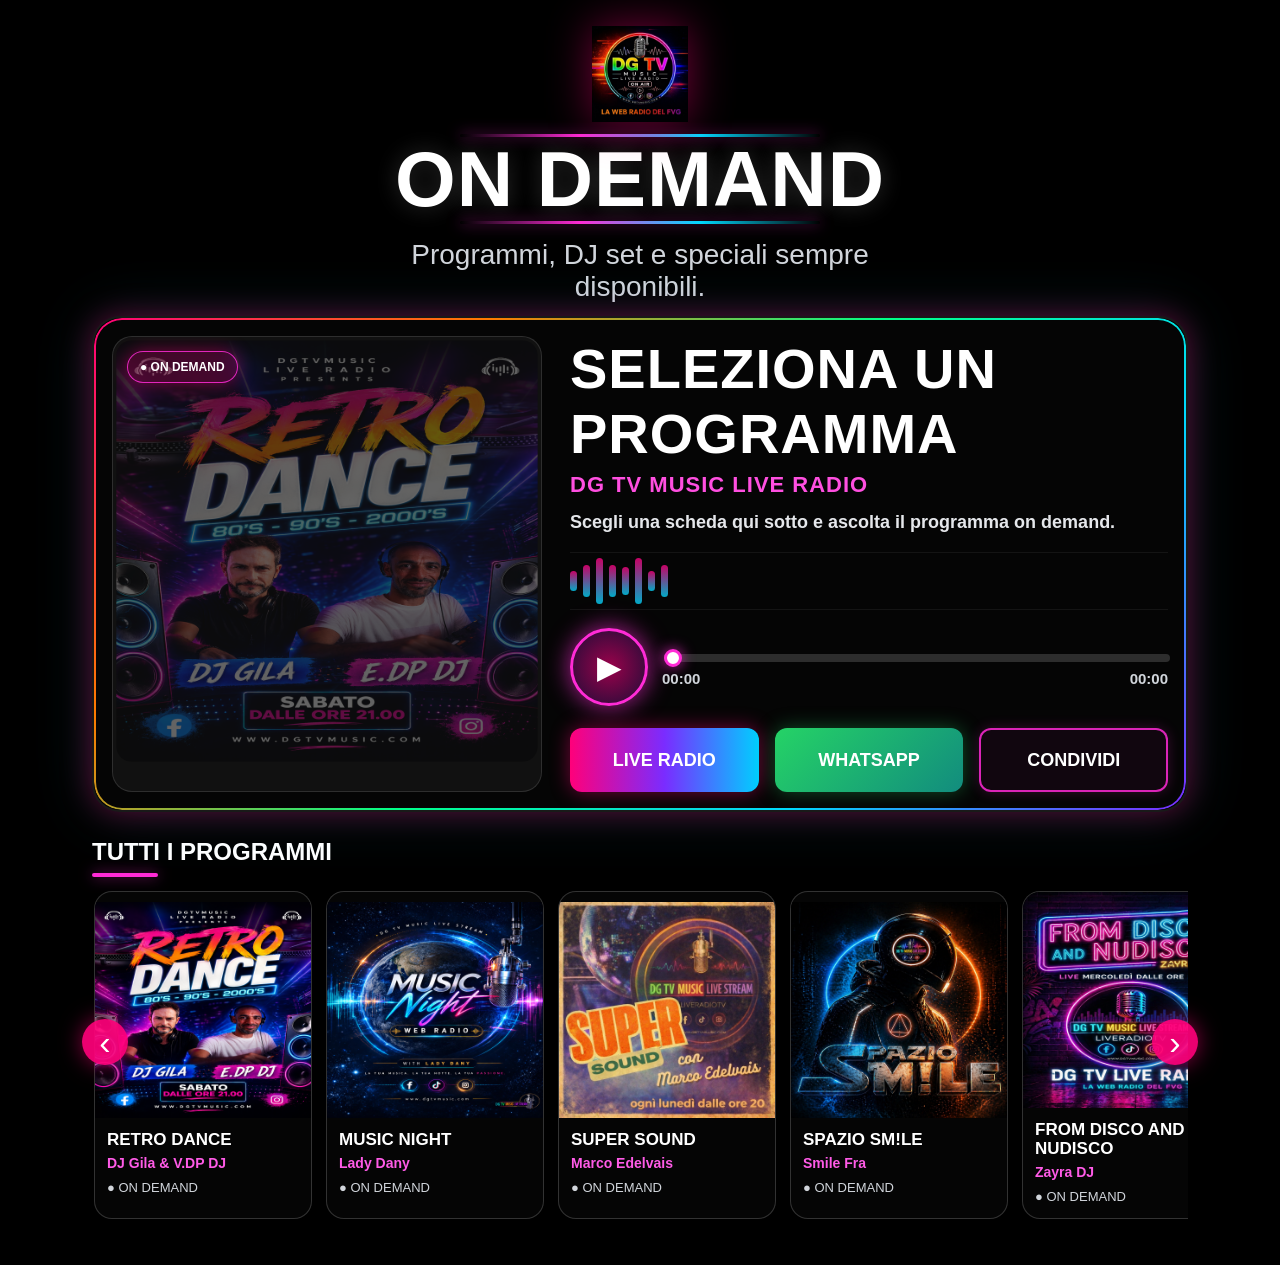
==== index.html @ 3d98a1fe "Add files via upload" ====
<!doctype html>
<html lang="it">
<head>
  <meta charset="utf-8" />
  <meta name="viewport" content="width=device-width, initial-scale=1" />
  <title>DG TV Music Live Radio - On Demand</title>
  <link rel="stylesheet" href="style.css?v=no-dgtv-label-1" />
</head>
<body>
  <main class="app-shell">

    <header class="hero-banner hero-app">
      <img class="hero-logo" src="images/logo-dgtv.png" alt="DG TV Music Live Radio">
      <div class="hero-copy">
        <span class="hero-line" aria-hidden="true"></span>
        <h1>On Demand</h1>
        <span class="hero-line" aria-hidden="true"></span>
        <p class="subtitle">Programmi, DJ set e speciali sempre disponibili.</p>
      </div>
    </header>

    <section class="player-card" id="playerCard">
      <div class="cover-wrap">
        <img id="cover" class="cover" src="images/demo-cover.jpg" alt="Copertina programma" />
        <span class="live-pill">● ON DEMAND</span>
      </div>

      <div class="player-info">
        <h2 id="title">Seleziona un programma</h2>
        <p id="speaker" class="speaker">DG TV Music Live Radio</p>
        <p id="description" class="description">Scegli una scheda qui sotto e ascolta il programma on demand.</p>

        <div class="visualizer" aria-hidden="true">
          <span></span><span></span><span></span><span></span>
          <span></span><span></span><span></span><span></span>
        </div>

        <div class="controls">
          <button id="playBtn" class="play-btn" aria-label="Play">▶</button>
          <div class="time-area">
            <input id="seek" type="range" min="0" max="100" value="0" />
            <div class="time-row">
              <span id="currentTime">00:00</span>
              <span id="duration">00:00</span>
            </div>
          </div>
        </div>

        <audio id="audio" preload="metadata"></audio>

        <div class="action-row">
          <a id="siteBtn" class="action-btn live" href="https://www.dgtvmusic.com" target="_blank" rel="noopener">LIVE RADIO</a>
          <a id="whatsappBtn" class="action-btn whatsapp" href="#" target="_blank" rel="noopener">WHATSAPP</a>
          <a id="shareBtn" class="action-btn share" href="https://dgtvmusic.github.io/dgtv-player/" target="_blank" rel="noopener">CONDIVIDI</a>
        </div>
      </div>
    </section>

    <section class="programs-section">
      <div class="section-title">
        <h3>Tutti i programmi</h3>
      </div>

      <div class="slider-wrap">
        <button id="prevBtn" class="slider-arrow left" type="button" aria-label="Programmi precedenti">‹</button>
        <div id="programGrid" class="program-slider"></div>
        <button id="nextBtn" class="slider-arrow right" type="button" aria-label="Programmi successivi">›</button>
      </div>
    </section>

  </main>

  <script src="script.js?v=no-dgtv-label-1"></script>
</body>
</html>
---- style.css ----
:root{
  --bg:#050505;
  --text:#ffffff;
  --muted:#d1d5db;
  --pink:#ff007a;
  --fuchsia:#ff2bd6;
  --violet:#7a2cff;
  --blue:#00d9ff;
  --green:#25d366;
  --orange:#ff7a00;
}

*{box-sizing:border-box}

html,body{
  margin:0;
  padding:0;
  width:100%;
  min-height:100%;
  overflow-x:hidden;
  background:#000;
  color:var(--text);
  font-family:Arial, Helvetica, sans-serif;
}

body::before{
  content:"";
  position:fixed;
  inset:-20%;
  z-index:-1;
  pointer-events:none;
  background:
    radial-gradient(circle at 15% 5%, rgba(255,0,122,.18), transparent 26%),
    radial-gradient(circle at 85% 18%, rgba(0,217,255,.14), transparent 30%),
    #000;
}

.app-shell{
  width:min(1120px,100%);
  margin:0 auto;
  padding:18px 12px 28px;
}

.hero-banner{
  display:grid;
  grid-template-columns:170px 1fr;
  gap:22px;
  align-items:center;
  padding:8px 0 20px;
}

.hero-logo{
  width:165px;
  height:165px;
  object-fit:contain;
  display:block;
  filter:drop-shadow(0 0 22px rgba(255,0,122,.45));
}

.eyebrow{
  margin:0 0 6px;
  color:var(--fuchsia);
  text-transform:uppercase;
  font-size:24px;
  letter-spacing:6px;
  font-weight:900;
}

h1{
  margin:0;
  text-transform:uppercase;
  font-size:clamp(62px,9vw,112px);
  line-height:.9;
  letter-spacing:2px;
  font-weight:900;
  text-shadow:0 0 22px rgba(255,255,255,.18);
}

.subtitle{
  margin:12px 0 0;
  color:var(--muted);
  font-size:28px;
  line-height:1.12;
}

.player-card{
  display:grid;
  grid-template-columns:minmax(300px,430px) 1fr;
  gap:28px;
  padding:18px;
  border-radius:28px;
  background:#050505;
  position:relative;
  border:2px solid rgba(255,255,255,.08);
  box-shadow:0 0 30px rgba(255,0,120,.35),0 0 60px rgba(0,217,255,.15);
  overflow:hidden;
}

.player-card::before{
  content:"";
  position:absolute;
  inset:0;
  padding:2px;
  border-radius:28px;
  background:linear-gradient(135deg,#ff007a,#ff7a00,#00ff88,#00d9ff,#7a2cff);
  -webkit-mask:linear-gradient(#fff 0 0) content-box,linear-gradient(#fff 0 0);
  -webkit-mask-composite:xor;
  mask-composite:exclude;
  pointer-events:none;
}

.cover-wrap{
  position:relative;
  border-radius:20px;
  overflow:hidden;
  background:#111;
  border:1px solid rgba(255,255,255,.12);
  z-index:1;
}

.cover,
#cover{
  width:100%;
  aspect-ratio:1/1;
  display:block;
  object-fit:cover;
  border-radius:16px;
}

.live-pill{
  position:absolute;
  top:14px;
  left:14px;
  padding:8px 12px;
  border-radius:999px;
  background:rgba(255,0,122,.22);
  color:#fff;
  border:1px solid rgba(255,43,214,.85);
  font-weight:900;
  font-size:12px;
  box-shadow:0 0 18px rgba(255,0,122,.45);
}

.player-info{
  display:flex;
  flex-direction:column;
  justify-content:center;
  position:relative;
  z-index:1;
  min-width:0;
}

.category{
  margin:0 0 8px;
  color:var(--fuchsia);
  text-transform:uppercase;
  font-weight:900;
  letter-spacing:2px;
  font-size:16px;
}

h2{
  font-size:clamp(36px,5vw,56px);
  margin:0 0 6px;
  text-transform:uppercase;
  letter-spacing:1px;
  font-weight:900;
}

.speaker{
  margin:0 0 12px;
  color:#ff4fe0;
  font-weight:900;
  font-size:22px;
  text-transform:uppercase;
  letter-spacing:1px;
}

.description{
  font-size:18px;
  line-height:1.35;
  color:#e5e7eb;
  margin:0 0 18px;
  max-width:620px;
  font-weight:700;
}

.visualizer{
  height:58px;
  display:flex;
  gap:6px;
  align-items:center;
  margin:0 0 18px;
  border-top:1px solid rgba(255,255,255,.06);
  border-bottom:1px solid rgba(255,255,255,.06);
}

.visualizer span{
  width:7px;
  height:20px;
  border-radius:99px;
  background:linear-gradient(180deg,#ff0080,#00d9ff);
  opacity:.78;
  animation:pulse 1s ease-in-out infinite;
  animation-play-state:paused;
}

.visualizer span:nth-child(2n){height:32px;animation-delay:.1s}
.visualizer span:nth-child(3n){height:46px;animation-delay:.2s}
.visualizer span:nth-child(5n){height:28px;animation-delay:.35s}
.playing .visualizer span{animation-play-state:running}

@keyframes pulse{
  0%,100%{transform:scaleY(.45);opacity:.45}
  50%{transform:scaleY(1.2);opacity:1}
}

.controls{
  display:flex;
  gap:14px;
  align-items:center;
}

.play-btn{
  width:78px;
  height:78px;
  border-radius:50%;
  border:3px solid var(--fuchsia);
  color:white;
  background:radial-gradient(circle,rgba(255,0,122,.60),rgba(122,44,255,.20));
  font-size:32px;
  cursor:pointer;
  box-shadow:0 0 25px rgba(255,43,214,.70);
  flex:0 0 auto;
}

.time-area{flex:1;min-width:0}

input[type=range]{
  width:100%;
  height:7px;
  accent-color:var(--fuchsia);
}

.time-row{
  display:flex;
  justify-content:space-between;
  color:var(--muted);
  font-size:15px;
  margin-top:4px;
  font-weight:900;
}

.action-row{
  display:grid;
  grid-template-columns:repeat(3,1fr);
  gap:16px;
  margin-top:22px;
}

.action-btn{
  display:flex;
  align-items:center;
  justify-content:center;
  min-height:64px;
  text-align:center;
  border-radius:12px;
  padding:12px 10px;
  color:white;
  text-decoration:none;
  font-weight:900;
  font-size:18px;
  cursor:pointer;
}

.action-btn.live{
  background:linear-gradient(90deg,#ff007a,#7a2cff,#00cfff);
  box-shadow:0 0 20px rgba(255,0,120,.45);
}

.action-btn.whatsapp{
  background:linear-gradient(135deg,#25D366,#128C7E);
  box-shadow:0 0 20px rgba(37,211,102,.35);
}

.action-btn.share{
  background:rgba(255,43,214,.05);
  border:2px solid rgba(255,43,214,.85);
  box-shadow:0 0 14px rgba(255,43,214,.20);
}

.programs-section{
  margin-top:26px;
}

.section-title{
  margin-bottom:12px;
}

h3{
  margin:0;
  font-size:24px;
  text-transform:uppercase;
}

h3::after{
  content:"";
  display:block;
  width:66px;
  height:4px;
  margin-top:7px;
  border-radius:99px;
  background:var(--fuchsia);
  box-shadow:0 0 14px rgba(255,43,214,.55);
}

.slider-wrap{
  position:relative;
}

.program-slider{
  display:flex;
  gap:14px;
  overflow-x:auto;
  overflow-y:hidden;
  scroll-snap-type:x mandatory;
  scroll-behavior:smooth;
  -webkit-overflow-scrolling:touch;
  padding:2px 2px 18px;
}

.program-slider::-webkit-scrollbar{
  display:none;
}

.program-card{
  flex:0 0 218px;
  scroll-snap-align:start;
  display:block;
  padding:0;
  background:#050505;
  border:1px solid rgba(255,255,255,.18);
  border-radius:18px;
  cursor:pointer;
  transition:.25s ease;
  text-align:left;
  overflow:hidden;
  color:white;
}

.program-card:hover{
  transform:translateY(-3px);
  border-color:var(--fuchsia);
}

.program-card.active{
  border:2px solid #ff2bd6 !important;
  box-shadow:0 0 25px rgba(255,0,255,.45);
  background:rgba(255,43,214,.10);
}

.program-card img{
  width:100%;
  aspect-ratio:1/1;
  object-fit:cover;
  display:block;
}

.program-card .card-body{
  padding:12px 12px 14px;
}

.program-card strong{
  display:block;
  color:white;
  font-size:17px;
  line-height:1.12;
  text-transform:uppercase;
}

.program-card span{
  display:block;
  color:#ff5be7;
  font-size:14px;
  margin-top:6px;
  font-weight:900;
}

.program-card em{
  display:block;
  color:var(--muted);
  font-style:normal;
  font-size:13px;
  margin-top:9px;
}

.slider-arrow{
  position:absolute;
  top:44%;
  transform:translateY(-50%);
  z-index:5;
  width:46px;
  height:46px;
  border-radius:50%;
  border:none;
  background:rgba(255,0,122,.92);
  color:#fff;
  font-size:34px;
  line-height:1;
  cursor:pointer;
  box-shadow:0 0 22px rgba(255,0,122,.55);
}

.slider-arrow.left{left:-10px}
.slider-arrow.right{right:-10px}

.empty-state{
  min-width:100%;
  padding:20px;
  border:1px solid rgba(255,255,255,.12);
  border-radius:18px;
  color:var(--muted);
  background:#050505;
}

@media(max-width:780px){
  .app-shell{padding:12px 8px 22px}

  .hero-banner{
    grid-template-columns:92px 1fr;
    gap:12px;
    padding:6px 0 14px;
  }

  .hero-logo{
    width:92px;
    height:92px;
  }

  .eyebrow{
    font-size:13px;
    letter-spacing:3px;
    margin-bottom:4px;
  }

  h1{
    font-size:43px;
    letter-spacing:1px;
  }

  .subtitle{
    font-size:17px;
    margin-top:6px;
  }

  .player-card{
    grid-template-columns:1fr;
    padding:14px;
    border-radius:24px;
    gap:14px;
  }

  .player-card::before{border-radius:24px}

  .cover,#cover{
    width:100%;
    aspect-ratio:1/1;
  }

  h2{
    font-size:34px;
    margin-bottom:5px;
  }

  .speaker{
    font-size:18px;
    margin-bottom:8px;
  }

  .description{
    font-size:15px;
    margin-bottom:10px;
  }

  .visualizer{
    height:42px;
    margin-bottom:10px;
  }

  .play-btn{
    width:62px;
    height:62px;
    font-size:25px;
  }

  .controls{gap:10px}

  .action-row{
    grid-template-columns:repeat(3,1fr);
    gap:8px;
    margin-top:14px;
  }

  .action-btn{
    min-height:50px;
    padding:10px 4px;
    font-size:12px;
    border-radius:11px;
  }

  .program-card{
    flex-basis:42%;
  }

  .slider-arrow{display:none}

  h3{font-size:20px}
}

@media(max-width:420px){
  .hero-banner{
    grid-template-columns:82px 1fr;
  }

  .hero-logo{
    width:82px;
    height:82px;
  }

  h1{font-size:38px}
  .subtitle{font-size:15px}

  .program-card{
    flex-basis:46%;
  }

  .program-card strong{font-size:14px}
  .program-card span{font-size:12px}
}


/* === RITOCCHI FINALI PREMIUM === */

.player-card{
  transition:transform .25s ease, box-shadow .25s ease;
}

.player-card.playing{
  box-shadow:
    0 0 34px rgba(255,0,120,.45),
    0 0 70px rgba(0,217,255,.22);
}

.cover{
  transition:opacity .25s ease, transform .35s ease, filter .35s ease;
}

.player-card.playing .cover{
  transform:scale(1.018);
  filter:saturate(1.08) contrast(1.05);
}

.player-card.changing .cover{
  opacity:.35;
  transform:scale(.985);
}

.play-btn{
  transition:transform .2s ease, box-shadow .2s ease;
}

.play-btn:hover{
  transform:scale(1.05);
}

.player-card.playing .play-btn{
  box-shadow:
    0 0 28px rgba(255,43,214,.85),
    0 0 48px rgba(0,217,255,.22);
}

input[type=range]{
  appearance:none;
  -webkit-appearance:none;
  height:8px;
  border-radius:999px;
  background:
    linear-gradient(90deg,var(--fuchsia),var(--blue)) 0/var(--progress,0%) 100% no-repeat,
    rgba(255,255,255,.16);
  outline:none;
}

input[type=range]::-webkit-slider-thumb{
  -webkit-appearance:none;
  width:18px;
  height:18px;
  border-radius:50%;
  background:#fff;
  border:3px solid var(--fuchsia);
  box-shadow:0 0 14px rgba(255,43,214,.8);
}

input[type=range]::-moz-range-thumb{
  width:18px;
  height:18px;
  border-radius:50%;
  background:#fff;
  border:3px solid var(--fuchsia);
  box-shadow:0 0 14px rgba(255,43,214,.8);
}

.program-slider{
  scroll-snap-type:x mandatory;
  scroll-padding-left:6px;
}

.program-card{
  transition:transform .22s ease, box-shadow .22s ease, border-color .22s ease, background .22s ease;
}

.program-card.active{
  animation:activeGlow 1.8s ease-in-out infinite;
}

@keyframes activeGlow{
  0%,100%{
    box-shadow:0 0 18px rgba(255,0,255,.35);
  }
  50%{
    box-shadow:0 0 30px rgba(255,0,255,.65), 0 0 42px rgba(0,217,255,.20);
  }
}

.program-card img{
  transition:transform .35s ease, filter .35s ease;
}

.program-card:hover img,
.program-card.active img{
  transform:scale(1.045);
  filter:saturate(1.08);
}

.action-btn{
  transition:transform .2s ease, box-shadow .2s ease, filter .2s ease;
}

.action-btn:hover{
  transform:translateY(-2px);
  filter:brightness(1.08);
}

@media(max-width:780px){
  .program-slider{
    scroll-padding-left:8px;
  }

  .program-card{
    scroll-snap-align:center;
  }

  input[type=range]::-webkit-slider-thumb{
    width:16px;
    height:16px;
  }
}


/* === RESET MOBILE SICURO: niente colonna stretta, niente scritte schiacciate === */
@media(max-width:780px){
  .player-card{
    display:grid !important;
    grid-template-columns:1fr !important;
    gap:9px !important;
    padding:12px !important;
    border-radius:22px !important;
    overflow:hidden !important;
  }

  .player-info{
    display:flex !important;
    flex-direction:column !important;
    justify-content:center !important;
    width:100% !important;
    min-width:0 !important;
  }

  .cover-wrap,
  .cover,
  #cover,
  .category,
  h2,
  .speaker,
  .description,
  .visualizer,
  .controls,
  .action-row{
    grid-column:auto !important;
    grid-row:auto !important;
  }

  .cover-wrap{
    width:100% !important;
    max-width:100% !important;
  }

  .cover,
  #cover{
    width:100% !important;
    max-width:100% !important;
    aspect-ratio:1/1 !important;
    object-fit:cover !important;
    display:block !important;
  }

  .category{
    font-size:11px !important;
    letter-spacing:2px !important;
    margin:0 0 4px !important;
    white-space:normal !important;
  }

  h2{
    font-size:30px !important;
    line-height:1 !important;
    margin:0 0 4px !important;
    white-space:normal !important;
    word-break:normal !important;
    overflow-wrap:normal !important;
  }

  .speaker{
    font-size:14px !important;
    line-height:1.15 !important;
    margin:0 0 5px !important;
    white-space:normal !important;
    word-break:normal !important;
  }

  .description{
    font-size:14px !important;
    line-height:1.25 !important;
    margin:0 0 7px !important;
    white-space:normal !important;
    word-break:normal !important;
  }

  .visualizer{
    height:34px !important;
    margin:0 0 6px !important;
  }

  .controls{
    display:flex !important;
    gap:8px !important;
    align-items:center !important;
  }

  .play-btn{
    width:58px !important;
    height:58px !important;
    font-size:24px !important;
    flex:0 0 auto !important;
  }

  .action-row{
    display:grid !important;
    grid-template-columns:repeat(3,1fr) !important;
    gap:8px !important;
    margin-top:9px !important;
  }

  .action-btn{
    min-height:44px !important;
    font-size:11px !important;
    padding:8px 3px !important;
    border-radius:10px !important;
  }
}

/* === OPZIONE A DEFINITIVA: player compatto, copertine quadrate non schiacciate === */
@media(max-width:780px){
  .app-shell{
    padding:8px 6px 12px !important;
  }

  .hero-banner{
    grid-template-columns:72px 1fr !important;
    gap:8px !important;
    padding:3px 0 8px !important;
  }

  .hero-logo{
    width:72px !important;
    height:72px !important;
  }

  .eyebrow{
    font-size:10px !important;
    line-height:1 !important;
    letter-spacing:2px !important;
    margin:0 0 3px !important;
    white-space:nowrap !important;
    overflow:hidden !important;
    text-overflow:ellipsis !important;
  }

  h1{
    font-size:31px !important;
    line-height:.88 !important;
    letter-spacing:0 !important;
    white-space:nowrap !important;
    overflow:hidden !important;
    text-overflow:ellipsis !important;
  }

  .subtitle{
    font-size:12px !important;
    line-height:1.08 !important;
    margin-top:3px !important;
    display:-webkit-box !important;
    -webkit-line-clamp:2 !important;
    -webkit-box-orient:vertical !important;
    overflow:hidden !important;
  }

  .player-card{
    padding:9px !important;
    gap:7px !important;
    border-radius:20px !important;
  }

  .player-card::before{
    border-radius:20px !important;
  }

  .cover-wrap{
    border-radius:17px !important;
  }

  .cover,
  #cover{
    aspect-ratio:1/1 !important;
    object-fit:cover !important;
    border-radius:15px !important;
  }

  .live-pill{
    top:9px !important;
    left:9px !important;
    padding:6px 9px !important;
    font-size:10px !important;
  }

  .category{
    font-size:10px !important;
    letter-spacing:2px !important;
    margin:0 0 3px !important;
    white-space:nowrap !important;
    overflow:hidden !important;
    text-overflow:ellipsis !important;
  }

  h2,
  #title{
    font-size:25px !important;
    line-height:.96 !important;
    margin:0 0 3px !important;
    white-space:nowrap !important;
    overflow:hidden !important;
    text-overflow:ellipsis !important;
  }

  .speaker,
  #speaker{
    font-size:13px !important;
    line-height:1.05 !important;
    margin:0 0 3px !important;
    white-space:nowrap !important;
    overflow:hidden !important;
    text-overflow:ellipsis !important;
  }

  .description,
  #description{
    font-size:12px !important;
    line-height:1.08 !important;
    margin:0 0 4px !important;
    white-space:nowrap !important;
    overflow:hidden !important;
    text-overflow:ellipsis !important;
  }

  .visualizer{
    height:24px !important;
    gap:4px !important;
    margin:0 0 4px !important;
  }

  .visualizer span{
    width:5px !important;
    height:12px !important;
  }

  .visualizer span:nth-child(2n){height:18px !important;}
  .visualizer span:nth-child(3n){height:24px !important;}
  .visualizer span:nth-child(5n){height:15px !important;}

  .controls{
    gap:7px !important;
  }

  .play-btn{
    width:50px !important;
    height:50px !important;
    font-size:22px !important;
    border-width:3px !important;
  }

  input[type=range]{
    height:6px !important;
  }

  input[type=range]::-webkit-slider-thumb{
    width:14px !important;
    height:14px !important;
  }

  input[type=range]::-moz-range-thumb{
    width:14px !important;
    height:14px !important;
  }

  .time-row{
    font-size:12px !important;
    margin-top:1px !important;
  }

  .action-row{
    gap:7px !important;
    margin-top:7px !important;
  }

  .action-btn{
    min-height:38px !important;
    font-size:10px !important;
    padding:6px 2px !important;
    border-radius:9px !important;
  }

  .programs-section{
    margin-top:14px !important;
  }

  .section-title{
    margin-bottom:8px !important;
  }

  h3{
    font-size:18px !important;
  }

  h3::after{
    height:3px !important;
    margin-top:5px !important;
  }

  .program-slider{
    gap:10px !important;
    padding-bottom:10px !important;
  }

  .program-card{
    flex-basis:44% !important;
    border-radius:15px !important;
  }

  .program-card .card-body{
    padding:9px 9px 10px !important;
  }

  .program-card strong{
    font-size:12px !important;
    line-height:1.08 !important;
    white-space:nowrap !important;
    overflow:hidden !important;
    text-overflow:ellipsis !important;
  }

  .program-card span{
    font-size:11px !important;
    margin-top:5px !important;
    white-space:nowrap !important;
    overflow:hidden !important;
    text-overflow:ellipsis !important;
  }

  .program-card em{
    font-size:11px !important;
    margin-top:7px !important;
  }
}

@media(max-width:340px){
  h1{font-size:28px !important;}
  h2,#title{font-size:23px !important;}
  .player-card{padding:8px !important;}
  .action-btn{font-size:9px !important;}
  .program-card{flex-basis:45% !important;}
}


/* ===== HEADER APP FINALE - CENTRATO ===== */
.hero-banner.hero-app{
  display:flex !important;
  flex-direction:column !important;
  align-items:center !important;
  justify-content:center !important;
  text-align:center !important;
  gap:12px !important;
  padding:10px 0 18px !important;
}

.hero-app .hero-logo{
  width:118px !important;
  height:118px !important;
  margin:0 auto !important;
  object-fit:contain !important;
}

.hero-app .hero-copy{
  width:100% !important;
  max-width:760px !important;
  margin:0 auto !important;
  text-align:center !important;
}

.hero-app .hero-line{
  display:block !important;
  width:min(360px,72%) !important;
  height:3px !important;
  margin:0 auto 8px !important;
  border-radius:999px !important;
  background:linear-gradient(90deg,transparent,var(--fuchsia),var(--blue),transparent) !important;
  box-shadow:0 0 14px rgba(255,43,214,.55) !important;
}

.hero-app h1{
  width:100% !important;
  margin:0 auto 8px !important;
  text-align:center !important;
  font-size:clamp(48px,7vw,86px) !important;
  line-height:.9 !important;
  letter-spacing:1px !important;
}

.hero-app .subtitle{
  width:100% !important;
  max-width:520px !important;
  margin:10px auto 0 !important;
  text-align:center !important;
}

@media(max-width:780px){
  .hero-banner.hero-app{
    gap:7px !important;
    padding:6px 0 12px !important;
  }

  .hero-app .hero-logo{
    width:74px !important;
    height:74px !important;
  }

  .hero-app .hero-line{
    width:74% !important;
    height:3px !important;
    margin:0 auto 5px !important;
  }

  .hero-app h1{
    font-size:36px !important;
    line-height:.9 !important;
    margin:0 auto 5px !important;
    white-space:nowrap !important;
  }

  .hero-app .subtitle{
    max-width:280px !important;
    font-size:14px !important;
    line-height:1.18 !important;
    margin:7px auto 0 !important;
  }
}

@media(max-width:340px){
  .hero-app .hero-logo{
    width:68px !important;
    height:68px !important;
  }

  .hero-app h1{
    font-size:32px !important;
  }

  .hero-app .subtitle{
    font-size:13px !important;
    max-width:260px !important;
  }
}


/* ===== DGTV DEFINITIVO SYNC - HEADER APP FORZATO ===== */
header.hero-banner.hero-app{
  display:flex !important;
  flex-direction:column !important;
  grid-template-columns:none !important;
  align-items:center !important;
  justify-content:center !important;
  text-align:center !important;
  gap:12px !important;
  padding:8px 0 14px !important;
}
header.hero-banner.hero-app .hero-logo{
  display:block !important;
  width:96px !important;
  height:96px !important;
  margin:0 auto !important;
  object-fit:contain !important;
}
header.hero-banner.hero-app .hero-copy{
  display:flex !important;
  flex-direction:column !important;
  align-items:center !important;
  justify-content:center !important;
  width:100% !important;
  margin:0 auto !important;
  text-align:center !important;
}
header.hero-banner.hero-app .hero-line{
  display:block !important;
  width:min(360px,72%) !important;
  height:3px !important;
  margin:0 auto 7px !important;
  border-radius:999px !important;
  background:linear-gradient(90deg,transparent,var(--fuchsia),var(--blue),transparent) !important;
  box-shadow:0 0 14px rgba(255,43,214,.55) !important;
}
header.hero-banner.hero-app h1{
  width:100% !important;
  margin:0 auto 7px !important;
  text-align:center !important;
  font-size:clamp(42px,7vw,78px) !important;
  line-height:.9 !important;
  letter-spacing:1px !important;
  white-space:nowrap !important;
}
header.hero-banner.hero-app .subtitle{
  width:100% !important;
  max-width:520px !important;
  margin:8px auto 0 !important;
  text-align:center !important;
}
@media(max-width:780px){
  header.hero-banner.hero-app{
    gap:7px !important;
    padding:6px 0 10px !important;
  }
  header.hero-banner.hero-app .hero-logo{
    width:72px !important;
    height:72px !important;
  }
  header.hero-banner.hero-app .hero-line{
    width:72% !important;
    height:3px !important;
    margin:0 auto 5px !important;
  }
  header.hero-banner.hero-app h1{
    font-size:34px !important;
    line-height:.9 !important;
    margin:0 auto 5px !important;
  }
  header.hero-banner.hero-app .subtitle{
    max-width:280px !important;
    font-size:14px !important;
    line-height:1.16 !important;
    margin:6px auto 0 !important;
  }
}
@media(max-width:340px){
  header.hero-banner.hero-app .hero-logo{width:66px !important;height:66px !important;}
  header.hero-banner.hero-app h1{font-size:31px !important;}
  header.hero-banner.hero-app .subtitle{font-size:13px !important;max-width:260px !important;}
}
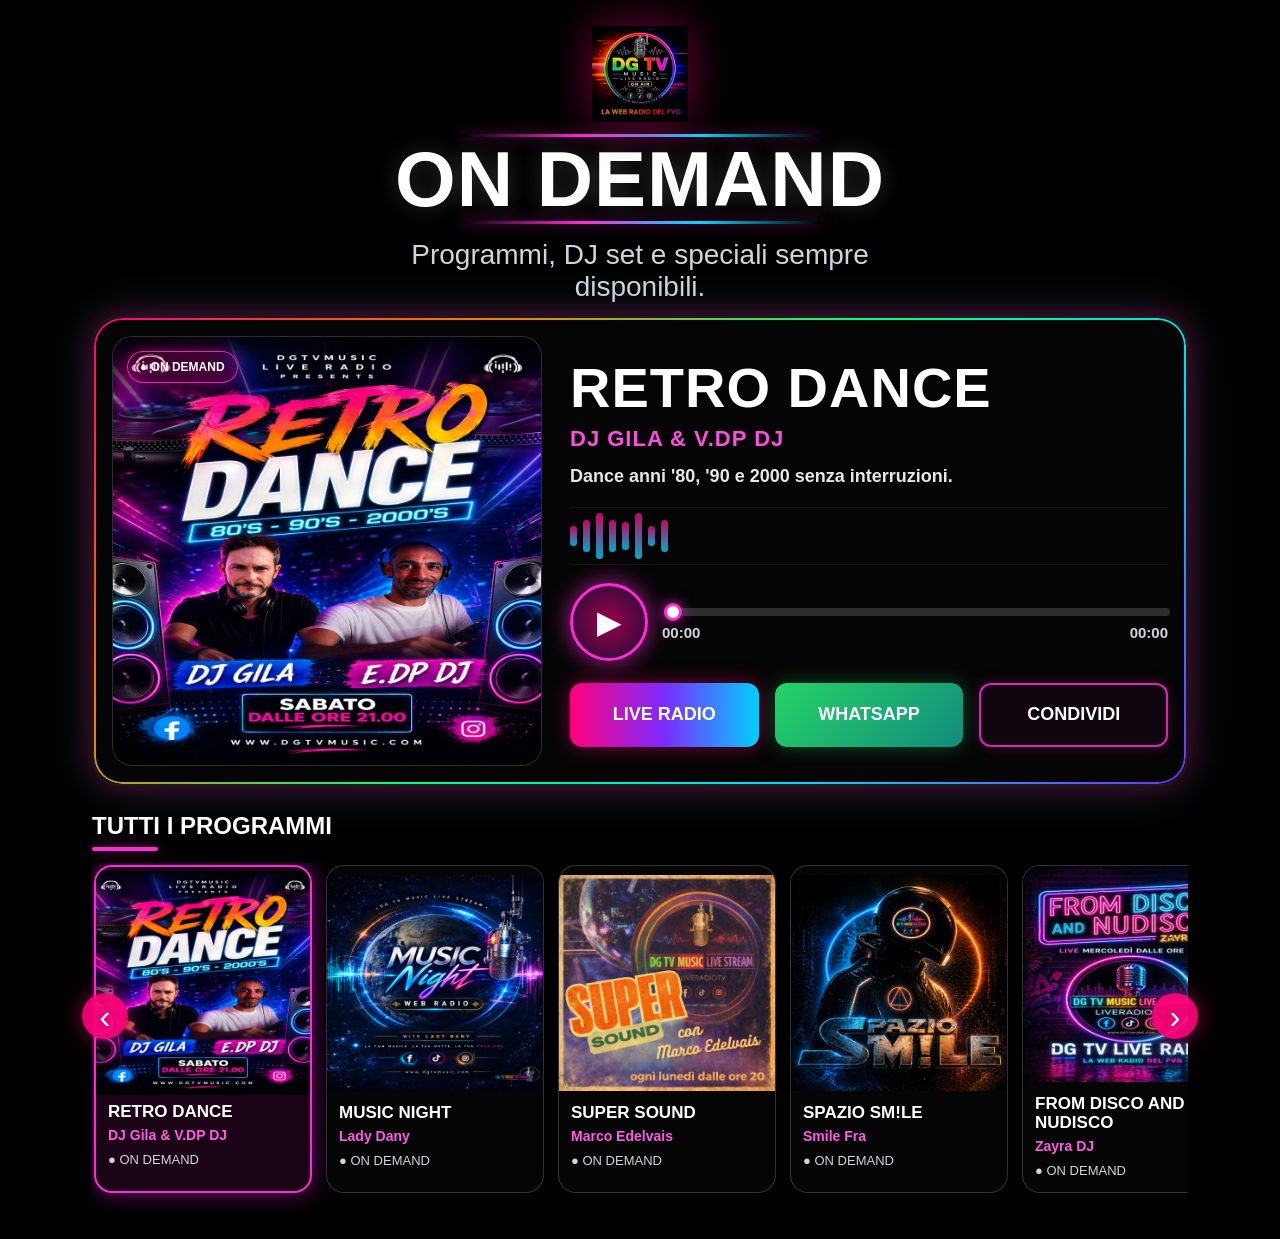
==== commit 0a6d7e2c: "Add files via upload" ====
--- a/index.html
+++ b/index.html
@@ -4,7 +4,7 @@
   <meta charset="utf-8" />
   <meta name="viewport" content="width=device-width, initial-scale=1" />
   <title>DG TV Music Live Radio - On Demand</title>
-  <link rel="stylesheet" href="style.css?v=no-dgtv-label-1" />
+  <link rel="stylesheet" href="style.css?v=senza-dgtv-definitivo-2" />
 </head>
 <body>
   <main class="app-shell">
@@ -70,6 +70,6 @@
 
   </main>
 
-  <script src="script.js?v=no-dgtv-label-1"></script>
+  <script src="script.js?v=senza-dgtv-definitivo-2"></script>
 </body>
 </html>
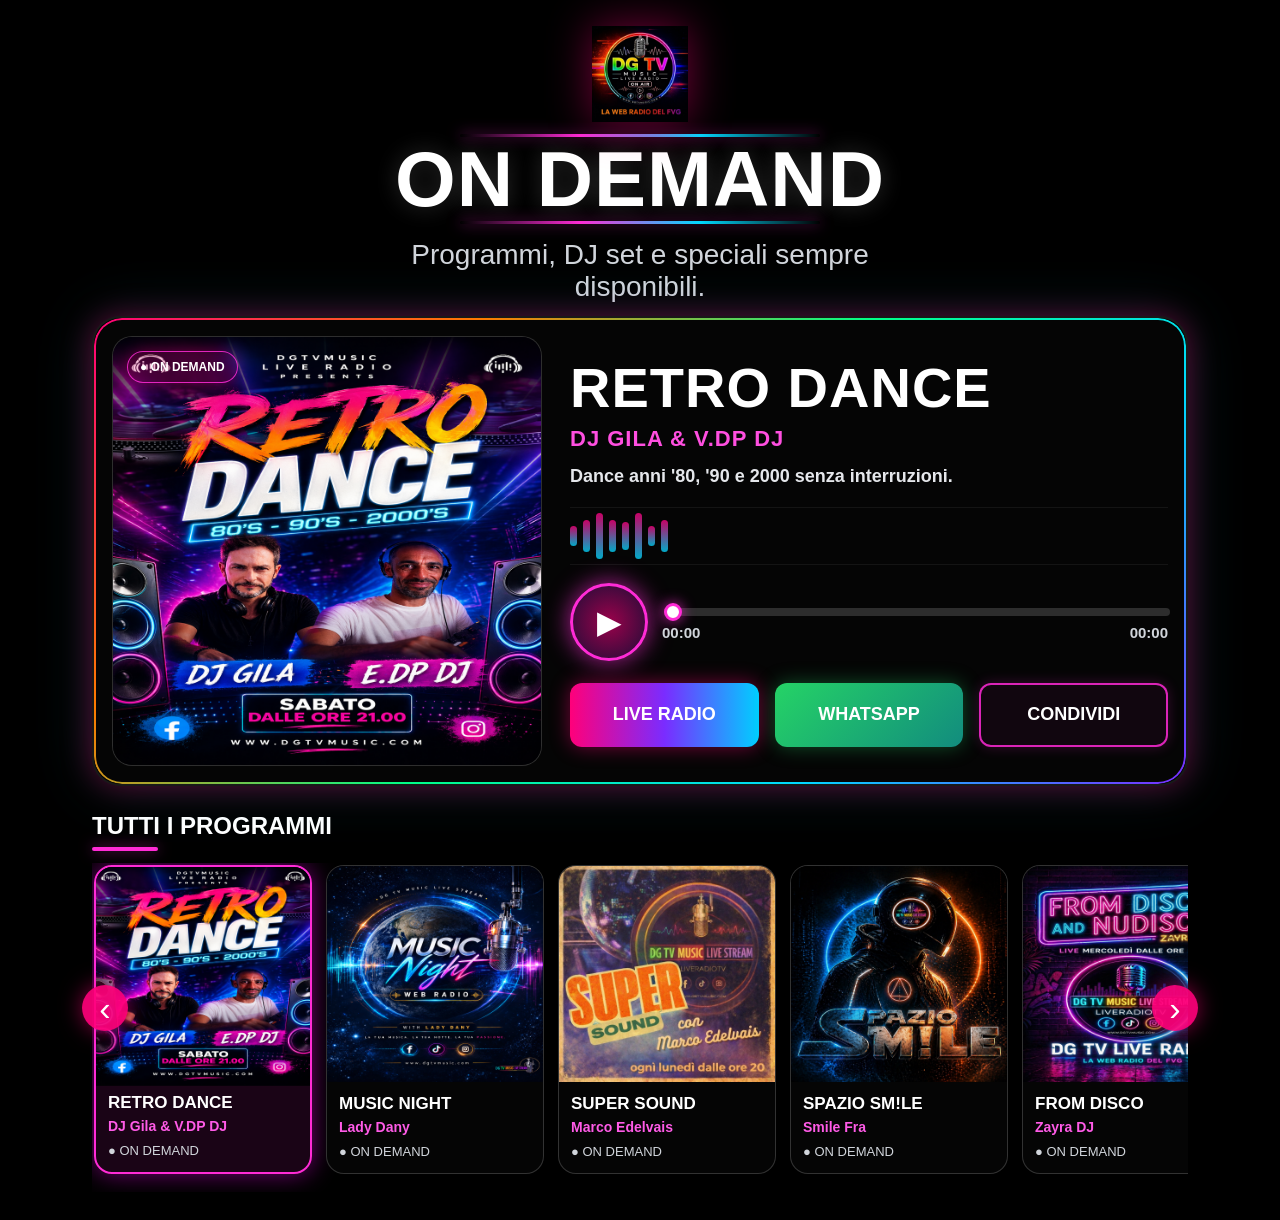
==== commit 4d1e3927: "Add files via upload" ====
--- a/index.html
+++ b/index.html
@@ -4,7 +4,7 @@
   <meta charset="utf-8" />
   <meta name="viewport" content="width=device-width, initial-scale=1" />
   <title>DG TV Music Live Radio - On Demand</title>
-  <link rel="stylesheet" href="style.css?v=senza-dgtv-definitivo-2" />
+  <link rel="stylesheet" href="style.css?v=cards-final-1" />
 </head>
 <body>
   <main class="app-shell">
@@ -70,6 +70,6 @@
 
   </main>
 
-  <script src="script.js?v=senza-dgtv-definitivo-2"></script>
+  <script src="script.js?v=cards-final-1"></script>
 </body>
 </html>
--- a/style.css
+++ b/style.css
@@ -1192,3 +1192,52 @@
   header.hero-banner.hero-app h1{font-size:31px !important;}
   header.hero-banner.hero-app .subtitle{font-size:13px !important;max-width:260px !important;}
 }
+
+
+/* FIX DEFINITIVO: elimina la vecchia etichetta viola DG TV sopra il titolo */
+.eyebrow,
+.program-brand,
+.brand,
+#brand,
+#programBrand{
+  display:none !important;
+  visibility:hidden !important;
+  height:0 !important;
+  margin:0 !important;
+  padding:0 !important;
+  overflow:hidden !important;
+}
+
+
+/* FIX FINALE FORZATO: elimina qualsiasi vecchia etichetta DG TV / categoria sopra il titolo */
+.eyebrow,
+.program-brand,
+.brand,
+#brand,
+#programBrand,
+.category,
+#category{
+  display:none !important;
+  visibility:hidden !important;
+  height:0 !important;
+  max-height:0 !important;
+  margin:0 !important;
+  padding:0 !important;
+  overflow:hidden !important;
+}
+
+
+/* Titoli lunghi: stessa altezza del player, niente puntini */
+#title.title-small{
+  font-size:2.1rem !important;
+  letter-spacing:0 !important;
+}
+#title.title-xsmall{
+  font-size:1.8rem !important;
+  letter-spacing:0 !important;
+}
+#title{
+  white-space:nowrap !important;
+  overflow:hidden !important;
+  text-overflow:clip !important;
+}
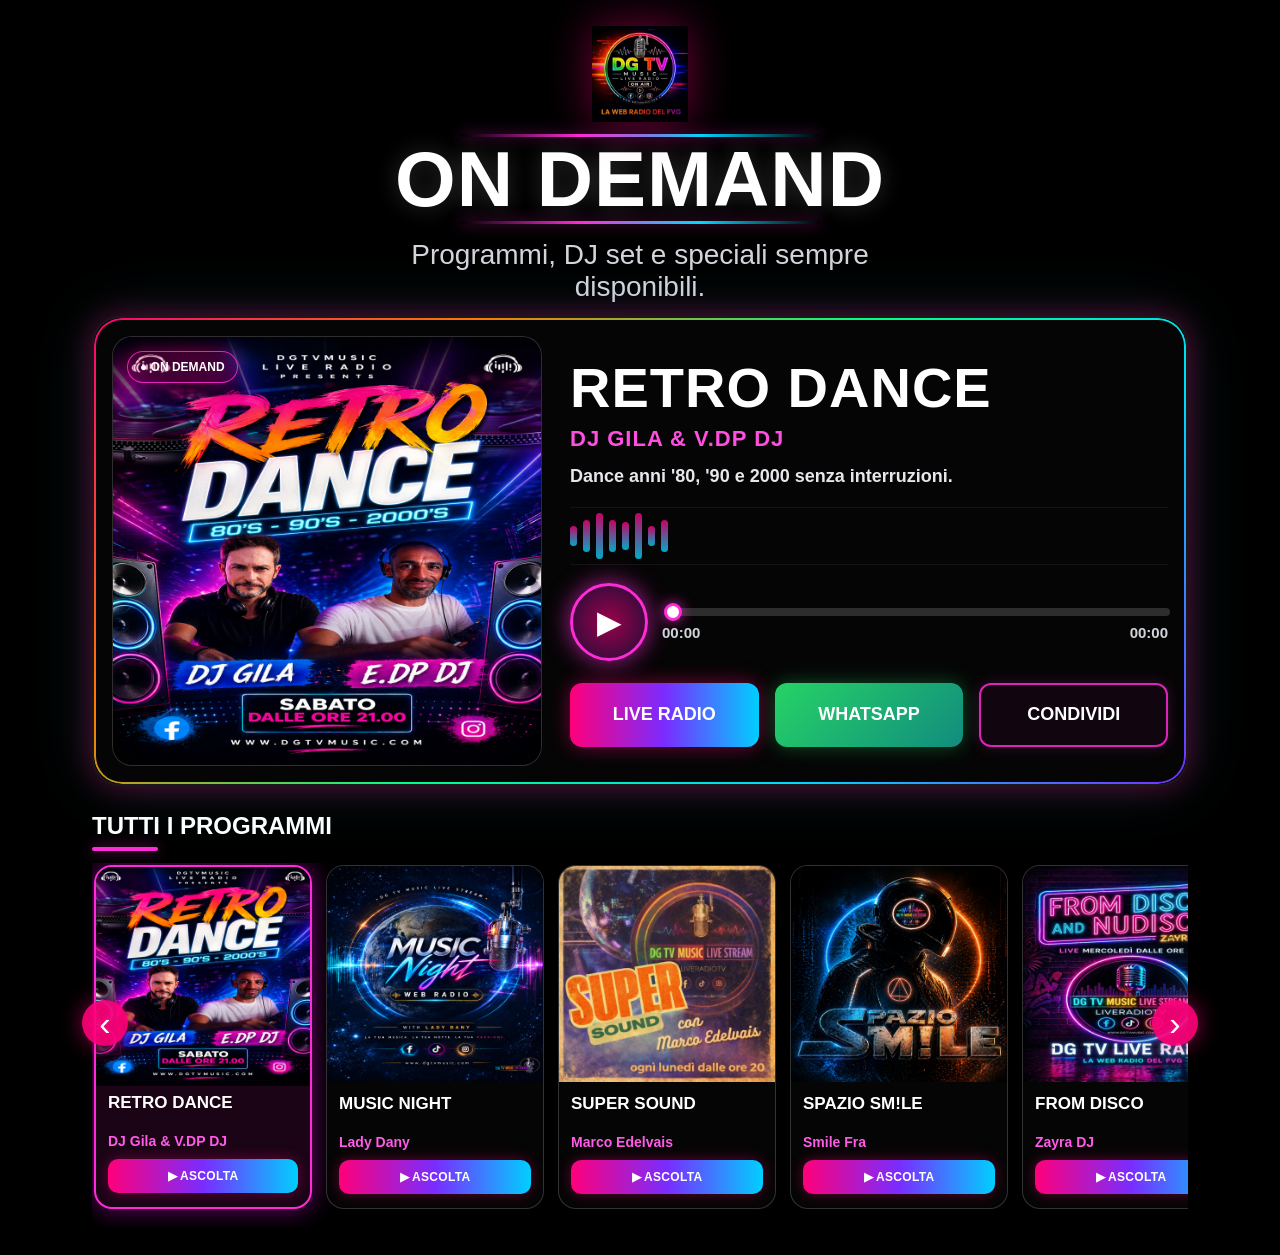
==== commit 4394ad84: "Add files via upload" ====
--- a/index.html
+++ b/index.html
@@ -4,7 +4,7 @@
   <meta charset="utf-8" />
   <meta name="viewport" content="width=device-width, initial-scale=1" />
   <title>DG TV Music Live Radio - On Demand</title>
-  <link rel="stylesheet" href="style.css?v=cards-final-1" />
+  <link rel="stylesheet" href="style.css?v=ascolta-play-1" />
 </head>
 <body>
   <main class="app-shell">
@@ -70,6 +70,6 @@
 
   </main>
 
-  <script src="script.js?v=cards-final-1"></script>
+  <script src="script.js?v=ascolta-play-1"></script>
 </body>
 </html>
--- a/style.css
+++ b/style.css
@@ -1227,17 +1227,81 @@
 }
 
 
-/* Titoli lunghi: stessa altezza del player, niente puntini */
-#title.title-small{
-  font-size:2.1rem !important;
-  letter-spacing:0 !important;
-}
-#title.title-xsmall{
-  font-size:1.8rem !important;
-  letter-spacing:0 !important;
-}
-#title{
+/* === RESTYLING FINALE CARD PROGRAMMI - MOBILE PREMIUM === */
+
+.program-card .listen-chip{
+  display:flex !important;
+  align-items:center !important;
+  justify-content:center !important;
+  margin-top:10px !important;
+  min-height:34px !important;
+  border-radius:10px !important;
+  background:linear-gradient(90deg,#ff007a,#7a2cff,#00cfff) !important;
+  color:#fff !important;
+  font-style:normal !important;
+  font-size:12px !important;
+  font-weight:900 !important;
+  letter-spacing:.3px !important;
+  box-shadow:0 0 14px rgba(255,0,122,.35) !important;
+}
+
+.program-card strong{
+  white-space:normal !important;
+  overflow:visible !important;
+  text-overflow:initial !important;
+  display:-webkit-box !important;
+  -webkit-line-clamp:2 !important;
+  -webkit-box-orient:vertical !important;
+  min-height:34px !important;
+}
+
+.program-card span{
   white-space:nowrap !important;
   overflow:hidden !important;
-  text-overflow:clip !important;
-}
+  text-overflow:ellipsis !important;
+}
+
+@media(max-width:780px){
+  .program-slider{
+    gap:12px !important;
+    padding:2px 8px 14px !important;
+  }
+
+  .program-card{
+    flex:0 0 56% !important;
+    border-radius:18px !important;
+  }
+
+  .program-card .card-body{
+    padding:10px 10px 12px !important;
+  }
+
+  .program-card strong{
+    font-size:14px !important;
+    line-height:1.12 !important;
+    min-height:32px !important;
+  }
+
+  .program-card span{
+    font-size:12px !important;
+    margin-top:6px !important;
+  }
+
+  .program-card .listen-chip{
+    min-height:34px !important;
+    font-size:11px !important;
+    margin-top:10px !important;
+  }
+}
+
+@media(max-width:420px){
+  .program-card{
+    flex:0 0 58% !important;
+  }
+}
+
+@media(max-width:360px){
+  .program-card{
+    flex:0 0 62% !important;
+  }
+}
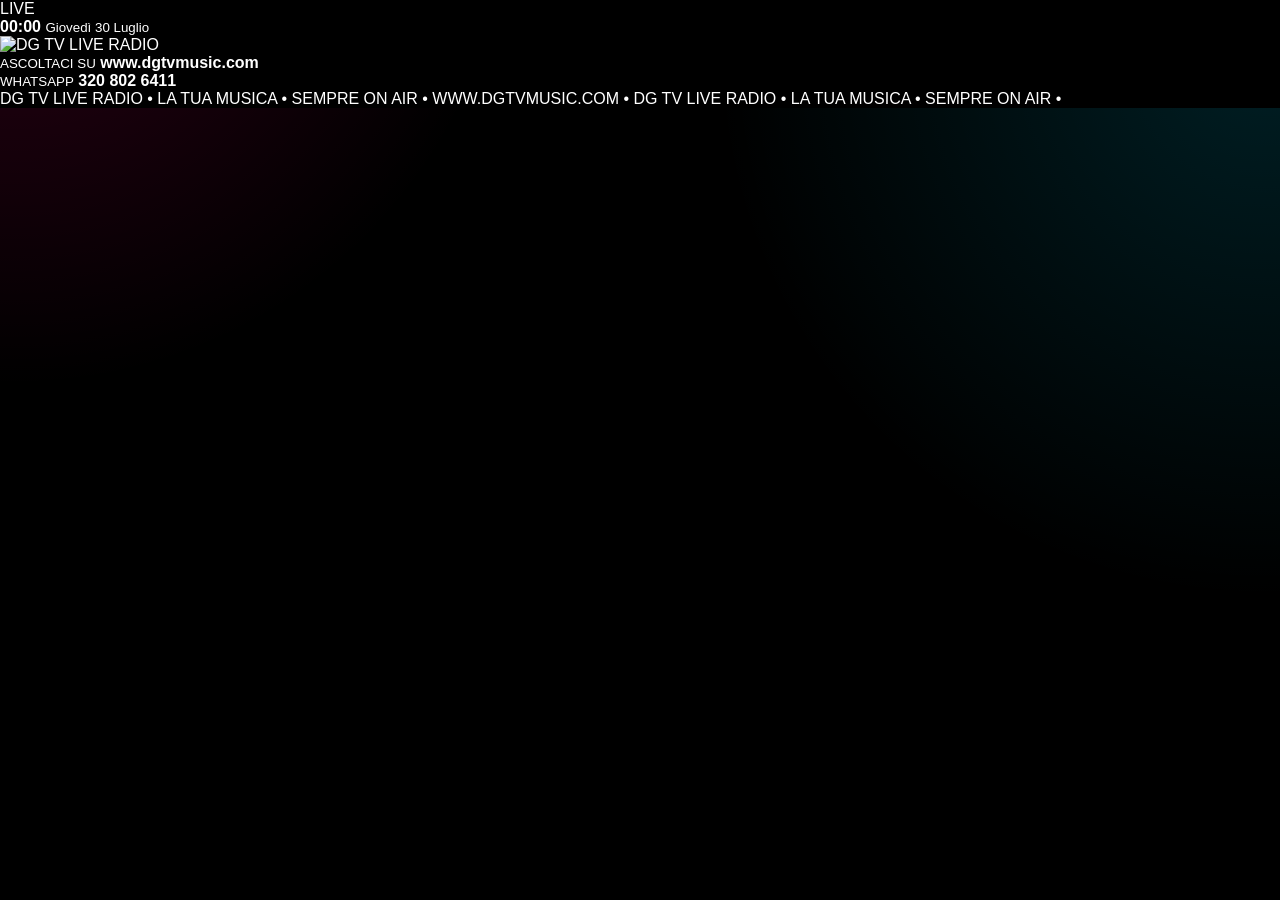
==== commit 9beee430: "Update index.html" ====
--- a/index.html
+++ b/index.html
@@ -1,75 +1,88 @@
-<!doctype html>
+<!DOCTYPE html>
 <html lang="it">
+
 <head>
-  <meta charset="utf-8" />
-  <meta name="viewport" content="width=device-width, initial-scale=1" />
-  <title>DG TV Music Live Radio - On Demand</title>
-  <link rel="stylesheet" href="style.css?v=ascolta-play-1" />
+
+<meta charset="UTF-8">
+
+<meta name="viewport" content="width=device-width, initial-scale=1.0">
+
+<title>DG TV LIVE RADIO</title>
+
+<link rel="stylesheet" href="style.css">
+
 </head>
+
 <body>
-  <main class="app-shell">
 
-    <header class="hero-banner hero-app">
-      <img class="hero-logo" src="images/logo-dgtv.png" alt="DG TV Music Live Radio">
-      <div class="hero-copy">
-        <span class="hero-line" aria-hidden="true"></span>
-        <h1>On Demand</h1>
-        <span class="hero-line" aria-hidden="true"></span>
-        <p class="subtitle">Programmi, DJ set e speciali sempre disponibili.</p>
-      </div>
-    </header>
+<div id="viewport">
 
-    <section class="player-card" id="playerCard">
-      <div class="cover-wrap">
-        <img id="cover" class="cover" src="images/demo-cover.jpg" alt="Copertina programma" />
-        <span class="live-pill">● ON DEMAND</span>
-      </div>
+<div id="canvas">
 
-      <div class="player-info">
-        <h2 id="title">Seleziona un programma</h2>
-        <p id="speaker" class="speaker">DG TV Music Live Radio</p>
-        <p id="description" class="description">Scegli una scheda qui sotto e ascolta il programma on demand.</p>
+<div class="grid"></div>
 
-        <div class="visualizer" aria-hidden="true">
-          <span></span><span></span><span></span><span></span>
-          <span></span><span></span><span></span><span></span>
-        </div>
+<div class="glow glow1"></div>
+<div class="glow glow2"></div>
 
-        <div class="controls">
-          <button id="playBtn" class="play-btn" aria-label="Play">▶</button>
-          <div class="time-area">
-            <input id="seek" type="range" min="0" max="100" value="0" />
-            <div class="time-row">
-              <span id="currentTime">00:00</span>
-              <span id="duration">00:00</span>
-            </div>
-          </div>
-        </div>
+<div class="live-badge">
+<span></span>
+LIVE
+</div>
 
-        <audio id="audio" preload="metadata"></audio>
+<div class="clock">
 
-        <div class="action-row">
-          <a id="siteBtn" class="action-btn live" href="https://www.dgtvmusic.com" target="_blank" rel="noopener">LIVE RADIO</a>
-          <a id="whatsappBtn" class="action-btn whatsapp" href="#" target="_blank" rel="noopener">WHATSAPP</a>
-          <a id="shareBtn" class="action-btn share" href="https://dgtvmusic.github.io/dgtv-player/" target="_blank" rel="noopener">CONDIVIDI</a>
-        </div>
-      </div>
-    </section>
+<strong id="time">00:00</strong>
 
-    <section class="programs-section">
-      <div class="section-title">
-        <h3>Tutti i programmi</h3>
-      </div>
+<small id="date">Giovedì 30 Luglio</small>
 
-      <div class="slider-wrap">
-        <button id="prevBtn" class="slider-arrow left" type="button" aria-label="Programmi precedenti">‹</button>
-        <div id="programGrid" class="program-slider"></div>
-        <button id="nextBtn" class="slider-arrow right" type="button" aria-label="Programmi successivi">›</button>
-      </div>
-    </section>
+</div>
 
-  </main>
+<img
+class="logo"
+src="assets/logo.jpg"
+alt="DG TV LIVE RADIO">
 
-  <script src="script.js?v=ascolta-play-1"></script>
+<div
+class="equalizer"
+id="equalizer">
+</div>
+
+<div class="info-row">
+
+<div class="info-box site-box">
+
+<small>ASCOLTACI SU</small>
+
+<strong>www.dgtvmusic.com</strong>
+
+</div>
+
+<div class="info-box whatsapp-box">
+
+<small>WHATSAPP</small>
+
+<strong>320 802 6411</strong>
+
+</div>
+
+</div>
+
+<div class="ticker">
+
+<div>
+
+DG TV LIVE RADIO • LA TUA MUSICA • SEMPRE ON AIR • WWW.DGTVMUSIC.COM • DG TV LIVE RADIO • LA TUA MUSICA • SEMPRE ON AIR •
+
+</div>
+
+</div>
+
+</div>
+
+</div>
+
+<script src="app.js"></script>
+
 </body>
+
 </html>
--- a/style.css
+++ b/style.css
@@ -1227,8 +1227,27 @@
 }
 
 
-/* === RESTYLING FINALE CARD PROGRAMMI - MOBILE PREMIUM === */
-
+/* =========================================================
+   DGTV PLAYER DEFINITIVO COMPLETO
+   Card programmi più leggibili + player stabile
+   ========================================================= */
+
+/* Titolo principale: sempre una riga, ma senza allungare il player */
+#title{
+  white-space:nowrap !important;
+  overflow:hidden !important;
+  text-overflow:clip !important;
+}
+#title.title-small{
+  font-size:2.05rem !important;
+  letter-spacing:0 !important;
+}
+#title.title-xsmall{
+  font-size:1.75rem !important;
+  letter-spacing:0 !important;
+}
+
+/* Card programmi: niente ON DEMAND ripetuto, bottone ASCOLTA */
 .program-card .listen-chip{
   display:flex !important;
   align-items:center !important;
@@ -1245,6 +1264,7 @@
   box-shadow:0 0 14px rgba(255,0,122,.35) !important;
 }
 
+/* Titoli card più leggibili */
 .program-card strong{
   white-space:normal !important;
   overflow:visible !important;
@@ -1261,6 +1281,7 @@
   text-overflow:ellipsis !important;
 }
 
+/* Mobile: card più grandi, meno schiacciate */
 @media(max-width:780px){
   .program-slider{
     gap:12px !important;
@@ -1294,6 +1315,7 @@
   }
 }
 
+/* iPhone stretti */
 @media(max-width:420px){
   .program-card{
     flex:0 0 58% !important;
@@ -1305,3 +1327,66 @@
     flex:0 0 62% !important;
   }
 }
+
+
+/* =========================================================
+   PREMIUM GLOW - card attiva + pulsante ascolta più elegante
+   ========================================================= */
+
+.program-card{
+  position:relative !important;
+}
+
+.program-card.active{
+  border:2px solid #ff2bd6 !important;
+  background:linear-gradient(180deg,rgba(255,43,214,.16),rgba(0,217,255,.06)) !important;
+  box-shadow:
+    0 0 20px rgba(255,43,214,.55),
+    0 0 34px rgba(0,217,255,.20) !important;
+  transform:translateY(-3px) !important;
+}
+
+.program-card.active::after{
+  content:"IN ASCOLTO";
+  position:absolute;
+  top:8px;
+  right:8px;
+  z-index:3;
+  padding:5px 7px;
+  border-radius:999px;
+  background:rgba(0,0,0,.72);
+  color:#fff;
+  border:1px solid rgba(255,43,214,.75);
+  font-size:9px;
+  font-weight:900;
+  letter-spacing:.4px;
+  box-shadow:0 0 12px rgba(255,43,214,.55);
+}
+
+.program-card.active img{
+  filter:saturate(1.15) contrast(1.08) !important;
+}
+
+.program-card .listen-chip{
+  transition:transform .18s ease, filter .18s ease, box-shadow .18s ease !important;
+}
+
+.program-card:active .listen-chip,
+.program-card .listen-chip:active{
+  transform:scale(.96) !important;
+  filter:brightness(1.18) !important;
+  box-shadow:
+    0 0 20px rgba(255,0,122,.55),
+    0 0 30px rgba(0,217,255,.24) !important;
+}
+
+.program-card.active .listen-chip{
+  background:linear-gradient(90deg,#00d9ff,#7a2cff,#ff007a) !important;
+  box-shadow:
+    0 0 18px rgba(255,0,122,.55),
+    0 0 26px rgba(0,217,255,.22) !important;
+}
+
+.player-card.changing{
+  transform:scale(.995) !important;
+}
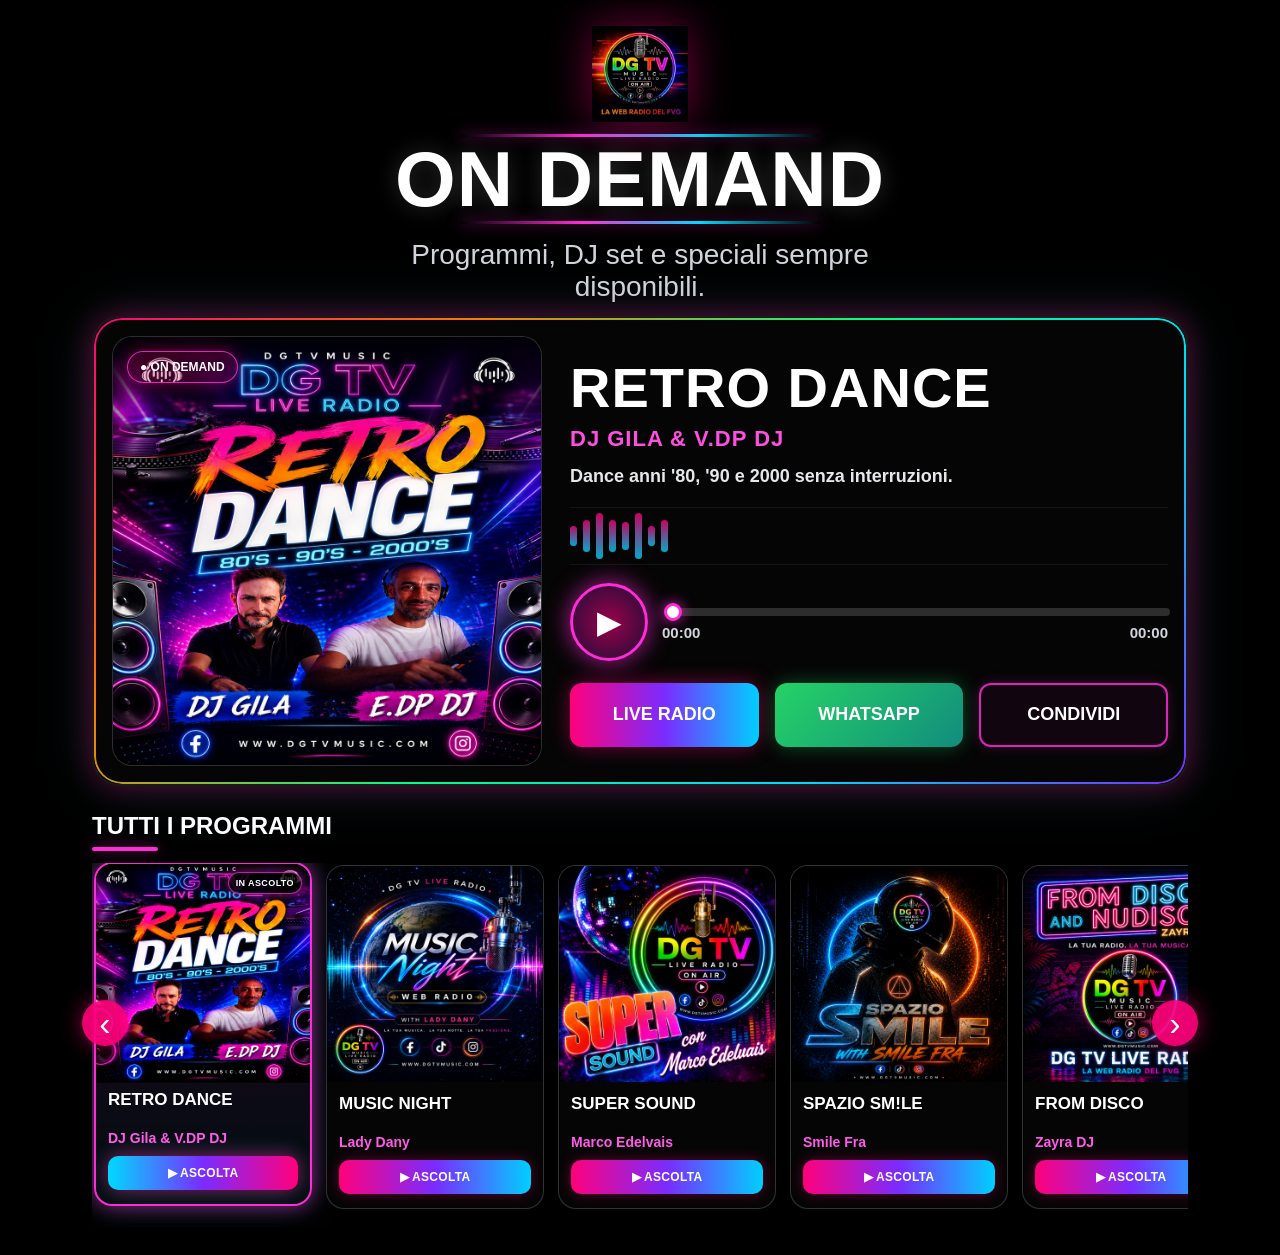
==== commit 1c16c073: "Add files via upload restore" ====
--- a/index.html
+++ b/index.html
@@ -1,88 +1,75 @@
-<!DOCTYPE html>
+<!doctype html>
 <html lang="it">
+<head>
+  <meta charset="utf-8" />
+  <meta name="viewport" content="width=device-width, initial-scale=1" />
+  <title>DG TV Music Live Radio - On Demand</title>
+  <link rel="stylesheet" href="style.css?v=premium-glow-1" />
+</head>
+<body>
+  <main class="app-shell">
 
-<head>
+    <header class="hero-banner hero-app">
+      <img class="hero-logo" src="images/logo-dgtv.png" alt="DG TV Music Live Radio">
+      <div class="hero-copy">
+        <span class="hero-line" aria-hidden="true"></span>
+        <h1>On Demand</h1>
+        <span class="hero-line" aria-hidden="true"></span>
+        <p class="subtitle">Programmi, DJ set e speciali sempre disponibili.</p>
+      </div>
+    </header>
 
-<meta charset="UTF-8">
+    <section class="player-card" id="playerCard">
+      <div class="cover-wrap">
+        <img id="cover" class="cover" src="images/demo-cover.jpg" alt="Copertina programma" />
+        <span class="live-pill">● ON DEMAND</span>
+      </div>
 
-<meta name="viewport" content="width=device-width, initial-scale=1.0">
+      <div class="player-info">
+        <h2 id="title">Seleziona un programma</h2>
+        <p id="speaker" class="speaker">DG TV Music Live Radio</p>
+        <p id="description" class="description">Scegli una scheda qui sotto e ascolta il programma on demand.</p>
 
-<title>DG TV LIVE RADIO</title>
+        <div class="visualizer" aria-hidden="true">
+          <span></span><span></span><span></span><span></span>
+          <span></span><span></span><span></span><span></span>
+        </div>
 
-<link rel="stylesheet" href="style.css">
+        <div class="controls">
+          <button id="playBtn" class="play-btn" aria-label="Play">▶</button>
+          <div class="time-area">
+            <input id="seek" type="range" min="0" max="100" value="0" />
+            <div class="time-row">
+              <span id="currentTime">00:00</span>
+              <span id="duration">00:00</span>
+            </div>
+          </div>
+        </div>
 
-</head>
+        <audio id="audio" preload="metadata"></audio>
 
-<body>
+        <div class="action-row">
+          <a id="siteBtn" class="action-btn live" href="https://www.dgtvmusic.com" target="_blank" rel="noopener">LIVE RADIO</a>
+          <a id="whatsappBtn" class="action-btn whatsapp" href="#" target="_blank" rel="noopener">WHATSAPP</a>
+          <a id="shareBtn" class="action-btn share" href="https://dgtvmusic.github.io/dgtv-player/" target="_blank" rel="noopener">CONDIVIDI</a>
+        </div>
+      </div>
+    </section>
 
-<div id="viewport">
+    <section class="programs-section">
+      <div class="section-title">
+        <h3>Tutti i programmi</h3>
+      </div>
 
-<div id="canvas">
+      <div class="slider-wrap">
+        <button id="prevBtn" class="slider-arrow left" type="button" aria-label="Programmi precedenti">‹</button>
+        <div id="programGrid" class="program-slider"></div>
+        <button id="nextBtn" class="slider-arrow right" type="button" aria-label="Programmi successivi">›</button>
+      </div>
+    </section>
 
-<div class="grid"></div>
+  </main>
 
-<div class="glow glow1"></div>
-<div class="glow glow2"></div>
-
-<div class="live-badge">
-<span></span>
-LIVE
-</div>
-
-<div class="clock">
-
-<strong id="time">00:00</strong>
-
-<small id="date">Giovedì 30 Luglio</small>
-
-</div>
-
-<img
-class="logo"
-src="assets/logo.jpg"
-alt="DG TV LIVE RADIO">
-
-<div
-class="equalizer"
-id="equalizer">
-</div>
-
-<div class="info-row">
-
-<div class="info-box site-box">
-
-<small>ASCOLTACI SU</small>
-
-<strong>www.dgtvmusic.com</strong>
-
-</div>
-
-<div class="info-box whatsapp-box">
-
-<small>WHATSAPP</small>
-
-<strong>320 802 6411</strong>
-
-</div>
-
-</div>
-
-<div class="ticker">
-
-<div>
-
-DG TV LIVE RADIO • LA TUA MUSICA • SEMPRE ON AIR • WWW.DGTVMUSIC.COM • DG TV LIVE RADIO • LA TUA MUSICA • SEMPRE ON AIR •
-
-</div>
-
-</div>
-
-</div>
-
-</div>
-
-<script src="app.js"></script>
-
+  <script src="script.js?v=premium-glow-1"></script>
 </body>
-
 </html>
